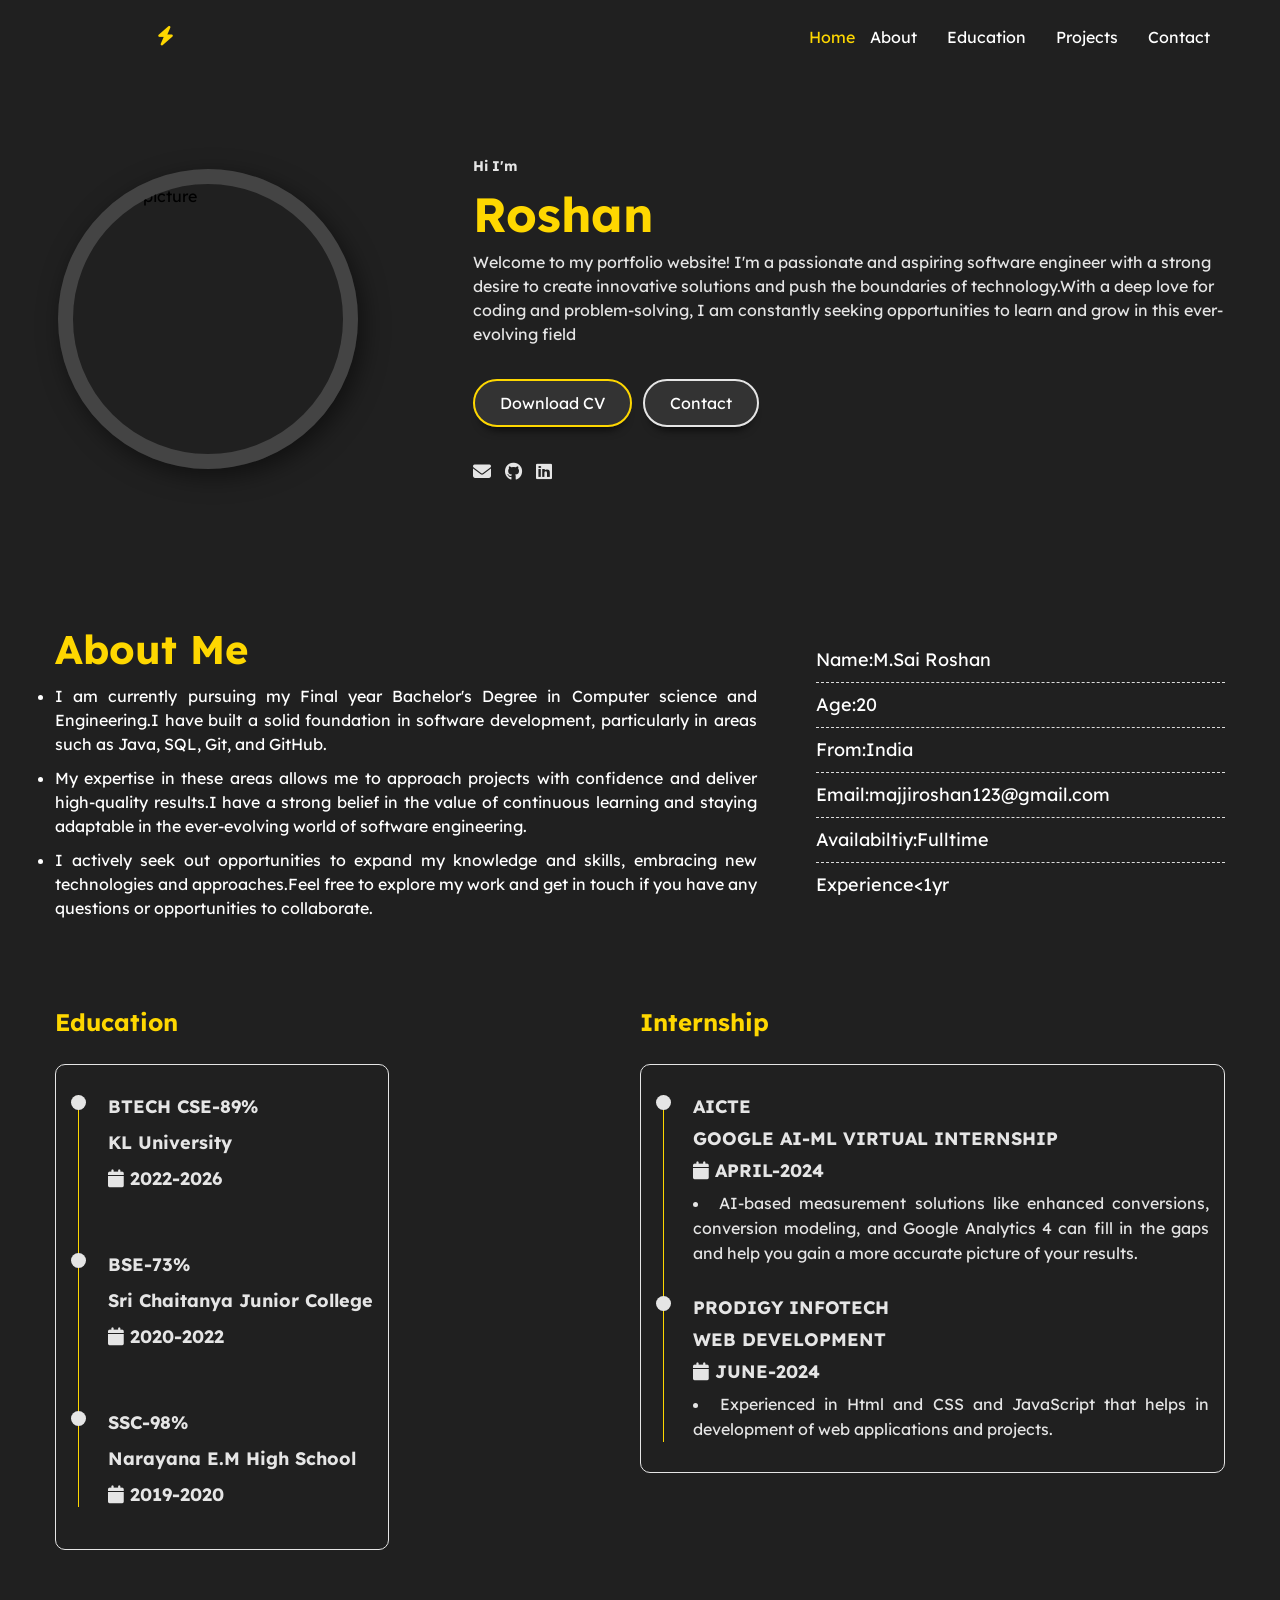
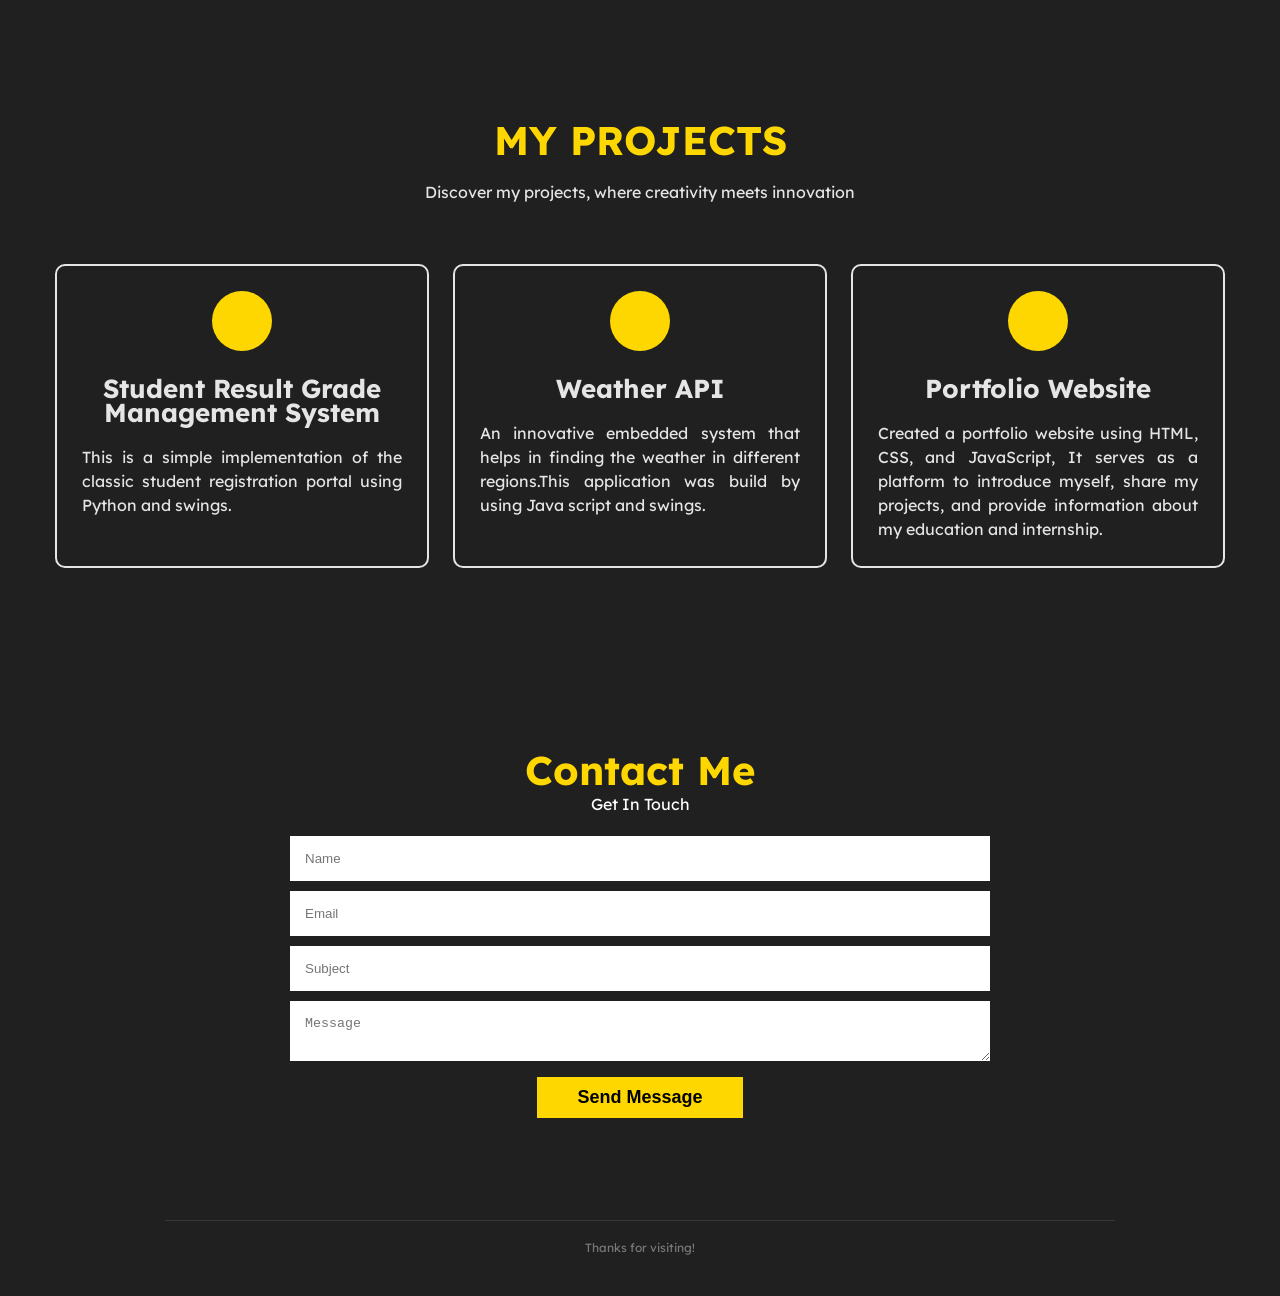
==== PRODIGY_WD_04-main/index.html @ abb342d1 "Add files via upload" ====
<!DOCTYPE html>
<html lang="en">
<head>
    <meta charset="UTF-8"> 
    <meta http-equiv="X-UA-Compatible" content="IE=edge">
    <meta name="viewport" content="width=device-width, initial-scale=1.0">
    <title>Sai Roshan</title>
    <link rel="icon" href="https://i.ibb.co/zRsTj3p/Frame-1-37.png">


    <link rel="stylesheet" href="styles.css">
    <link rel="stylesheet" href="https://cdnjs.cloudflare.com/ajax/libs/font-awesome/6.4.0/css/all.min.css" class="stylesheet">
</head> 

<body>
    <header class="header-area">
        <div class="container">
            <div class="header">
               
                <a href="" class="logo">
                    <img src="files/signaturecropped.png" alt="" class="signature">
                    <i class="fa fa-bolt"></i>
                </a>
                   
                <ul class="navbar">
                    <li><a href="#home">Home</a></li>
                    <li><a href="#about">About</a></li>
                    <li><a href="#education">Education</a></li>
                    <li><a href="#projects">Projects</a></li>
                    <li><a href="#contact">Contact</a></li>
                </ul>
                
                <div class="menu_icon">
                    <i class="fa fa-bars"></i>
                </div>

            </div>
        </div> 
    </header>
    <div class="FirstElement" id="home">
        <div class="profile-photo">
            <img src="files/photo!!.png" alt="profile picture">
        </div>
        <div class="profile-text">
            <h5>Hi I'm </h5><br>
            <h1>Roshan</h1><br>
            <p>Welcome to my portfolio website! I'm a passionate and aspiring software engineer with a strong desire to create innovative solutions and push the boundaries of technology.With a deep love for coding and problem-solving, I am constantly seeking opportunities to learn and grow in this ever-evolving field</p>
            
            <div class="btn-group">
                <a href="files/RoshanResume.pdf" class="btn   active">Download CV</a>
                <a href="mailto:majjiroshan123@gmail.com" class="btn">Contact</a>
            </div>

            <div class="social">
                <a href="mailto:majjiroshan@gmail.com"><i class="fa fa-envelope"></i></a>
                <a href="https://github.com/majjisairoshan"><i class="fa-brands fa-github"></i></a>
                
                <a href="https://www.linkedin.com/in/majji-sai-roshan-237947261/"><i class="fa-brands fa-linkedin"></i></a>
            </div>
        </div>
    </div>
    <section class="about-area" id="about">
        <div class="container">
            <div class="about">
                
                <div class="about-content">
                    <h4>About Me</h4>
                    <ul>
                      <li>I am currently pursuing my Final year Bachelor's Degree in Computer science and Engineering.I have built a solid foundation in software development, particularly in areas such as Java, SQL, Git, and GitHub.</li>
                      <li> My expertise in these areas allows me to approach projects with confidence and deliver high-quality results.I have a strong belief in the value of continuous learning and staying adaptable in the ever-evolving world of software engineering.</li>
                      <li> I actively seek out opportunities to expand my knowledge and skills, embracing new technologies and approaches.Feel free to explore my work and get in touch if you have any questions or opportunities to collaborate. </li>
                    </ul>
                </div>
                <div class="about-skills">
                    <ul>
                        <li>Name:M.Sai Roshan</li>
                        <li>Age:20</li>     
                        <li>From:India</li>
                        <li>Email:majjiroshan123@gmail.com</li>
                        <li>Availabiltiy:Fulltime</li>
                        <li>Experience&lt;1yr</li>
                    </ul>
                </div>
            </div>
        </div>
    </section>
    <section class="education-content" id="education">
        <div class="container">
            <div class="row">
                <div class="education ">
                    <h3 class="title">Education</h3>
                    <div class="row">
                        <div class="timeline-box">
                            <div class="timeline">
                                <div class="timeline-item">
                                    <div class="circle-dot"></div>
                                    <h3 class="timeline-title">
                                        BTECH CSE-89%
                                    </h3>
                                    <h4 class="timeline-title">KL University</h4>
                                    <h4 class="timeline-title">
                                        <i class="fa fa-calendar"></i> 2022-2026
                                    </h4>
                                </div> 
                                <!-- Timeline-item -->
                                <div class="timeline-item">
                                    <div class="circle-dot"></div>
                                    <h3 class="timeline-title">BSE-73%</h3>
                                    <h4 class="timeline-title">Sri Chaitanya Junior College</h4>
                                    <h4 class="timeline-title">
                                        <i class="fa fa-calendar"></i> 2020-2022
                                    </h4>
                                </div>
                                <!-- Timeline-item -->
                                <div class="timeline-item">
                                    <div class="circle-dot"></div>
                                    <h3 class="timeline-title">
                                        SSC-98%
                                    </h3>
                                    <h4 class="timeline-title">Narayana E.M High School</h4>
                                    <h4 class="timeline-title">
                                        <i class="fa fa-calendar"></i> 2019-2020
                                    </h4>
                                </div>

                            </div>
                        </div>
                    </div>
                </div>
                <div class="internship">
                    <h3 class="title">Internship</h3>
                    <div class="row">
                        <div class="timeline-box">
                            <div class="timeline">
                                
                                <!-- Timeline-item -->
                                <div class="timeline-item">
                                    <div class="circle-dot"></div>
                                    <h3 class="timeline-title">
                                        AICTE
                                    </h3>
                                    <h4 class="timeline-title">GOOGLE AI-ML VIRTUAL INTERNSHIP</h4>
                                    <h4 class="timeline-title">
                                        <i class="fa fa-calendar"></i> APRIL-2024
                                    </h4>
                                    <li class="timeline-text">AI-based measurement solutions like enhanced conversions, conversion modeling, and Google Analytics 4 can fill in the gaps and help you gain a more accurate picture of your results.
                                    </li>
                                </div> 
                                <!-- Timeline-item -->
                                <div class="timeline-item">
                                    <div class="circle-dot"></div>
                                    <h3 class="timeline-title">PRODIGY INFOTECH</h3>
                                    <h4 class="timeline-title">WEB DEVELOPMENT</h4>
                                    <h4 class="timeline-title">
                                        <i class="fa fa-calendar"></i> JUNE-2024
                                    </h4>
                                    <li class="timeline-text">Experienced in Html and CSS and JavaScript that helps in development of web applications and projects.</li>
                                </div>
                                
                            </div>
                        </div>
                    </div>
                </div>
            </div>
        </div>
    </section>


        <!-------------------------- Projects -------------------------->
    <section class="project-content" id="projects">
        <div class="container">
            <div class="project-title">
                <h4>My Projects</h4>
                <p>Discover my projects, where creativity meets innovation</p>
            </div>
            <div class="projects">
                <!-- 1st Project -->
                <div class="project">
                    <i class="fa fa-cofee"></i>
                    <h4>Student result grade management system</h4>
                    <p>This is a simple implementation of the classic student registration portal using Python and swings.</p>
                </div>
                 <!-- 2nd Project -->
                 <div class="project">
                    <i class="fa fa-bike"></i>
                    <h4>Weather API</h4>
                    <p>An innovative embedded system that helps in finding the weather in different regions.This application was build by using Java script and swings.</p>
                </div>
                <!-- 3rd Project -->
                <div class="project">
                    <i class="fa fa-deskop"></i>
                    <h4>Portfolio Website</h4>
                    <p>Created a portfolio website using HTML, CSS, and JavaScript, It serves as a platform to introduce myself, share my projects, and provide information about my  education and internship.</p>
                </div>
                
            </div>
        </div>
    </section>

        <!-------------------------- Contact Me -------------------------->

    <section class="contact-content" id="contact">
        <div class="container">
            <div class="contact-title">
                <h4>Contact Me</h4>
                <p>Get In Touch</p>
            </div>
            <div class="contact">
                <form name="submitToGoogleSheet">
                    <input type="text" name="NAME" placeholder="Name" required>
                    <input type="email" name="EMAIL" placeholder="Email" required>
                    <input type="text" name="SUBJECT" placeholder="Subject">
                    <textarea name="MESSAGE" placeholder="Message"></textarea>
                    <input type="submit" value="Send Message" class="submit">
                </form>
                <span id="msg"></span>
            </div>
        </div>
    </section>
        
    <!-------------------------- JS -------------------------->
    <script src="https://code.jquery.com/jquery-3.7.0.min.js" integrity="sha256-2Pmvv0kuTBOenSvLm6bvfBSSHrUJ+3A7x6P5Ebd07/g=" crossorigin="anonymous"></script>
    <script src="https://cdn.jsdelivr.net/npm/typed.js@2.0.12"></script>
    <script src="https://unpkg.com/scrollreveal"></script>
    <script src="script.js"></script>
    
    <!-------------------------- Footer section -------------------------->
   <footer class="footer">
    <small class="message">Thanks for visiting!</small>
    
   </footer>

</body>
</html>
---- PRODIGY_WD_04-main/styles.css ----
@import url('https://fonts.googleapis.com/css2?family=Lexend:wght@400;500;600;700&display=swap');

*{
  margin:0;
  padding:0;
  box-sizing:border-box;
  scroll-behavior:smooth;
}
a{
  text-decoration: none ;
  color:#fff;
  transition:0.3s; 
}
ul{
  list-style:none;
}
img{
  max-width: 100%;
}
body{
  font-family: 'Lexend', sans-serif;
  font-size:16px;
  line-height:24px; 
  background-color:#202020;
}
.container{
  width: 1170px;
  margin:auto;
}




      /*---------------------------Header---------------------------*/

.header-area{
  padding:25px 0;
  transition: padding .3s;
}

.header-area.sticky {
  position: fixed;
  top: 0;
  left: 0;
  width: 100%;
  z-index: 99;
  background-color: #202020;
  padding: 5px;
}

.header{
  display:flex;
  justify-content: space-between;
  align-items: center;
  /* padding-bottom: 2rem; */
} 
.logo {
  display: flex;
  align-items: center;
  position: relative; 
  text-transform: uppercase;
  font-size: 26px;
  font-weight: 700;
}

.logo .fa-bolt {
  color: #fed700;
  font-size: 19.5px;
  position: absolute; 
  top: 60%;
  left: 100%; 
  transform: translate(-50%, -50%); 
  z-index: 1; 
}

.signature {
  width: 100px; 
  height:auto; 
  margin-right: 10px; 
}

.header ul li:first-child {
  margin-right: auto; 
}  

.header ul{
  display: flex;
  align-items: center; 
}
.header ul li{
  margin: 0 15px;
}
.header ul li a{
  text-transform: capitalize;
  display: block;
}
.header ul li a.active{
  color: #fed700;
} 
.header ul li a:hover{
  color:#fed700;
}
.header .menu_icon{
  color:#fff;
  font-size: 18px;
  cursor: pointer;
  display: none;
}


/*---------------------------HomePage--------------------------*/

.FirstElement{
   display:flex;
   justify-content: space-around;
   align-items: center;
   padding-top: 5rem; 
} 

.FirstElement.adjusted-padding {
  padding-top: 40px; 
}

.FirstElement .profile-photo{
  width: 300px;
  height:  300px;
  border-radius: 50%;
  overflow: hidden;
  border: 15px solid #444444;
  box-shadow: 5px 7px 25px rgba(0, 0, 0, 0.5)
}
profile-photo .img{
  height: 100%;
  width: 100%;
  transition: 0.5s;
}
.FirstElement .profile-photo img:hover{
  transform: scale(1.2);
}
.profile-text{
  max-width: 750px;
  display: flex;
  flex-direction: column;
}
.profile-text h5{
  color: #e5e5e5;
  font-size: 14px;
}
.profile-text h1{
  color: #fed700;
  font-size: 3rem; 
}
.profile-text p{
  color:#e5e5e5;
}
.profile-text .social i{
  color : #e5e5e5;
  font-size: 18px;
  margin-right: 10px;
  transition: 0.5s;
}
.profile-text .social i:hover{
  color:#fed700;
  transform: rotate(360deg);
}



 /*---------------------------About---------------------------*/

.about-area{
  padding-top: 130px;
  background-color: #202020;
}
.about{
  display: flex;
  justify-content: space-between;
  align-items: center;
  margin-bottom:50px;
}
.about-content{
  flex-basis: 60%;
}
.about-content h4{
  color: #fed700;
  font-size: 40px;
  line-height: 70px;
  text-transform: capitalize;
}
.about-content ul {
  color:#fff;
  text-align: justify;
}

.about-content ul li {
  list-style-type: disc;
  margin-bottom: 10px;
}

.about-skills{
  flex-basis: 35%;
}
.about-skills ul li{
  border-bottom: 1px dashed #ddd;
  padding-bottom: 10px;
  margin-bottom: 10px;
  color: #fff;
  font-size: 18px;
}
.about-skills ul li:last-child{
  border-bottom: 0;
  padding-bottom: 0;
  margin-bottom: 0;
}


/*---------------------------Button---------------------------*/

.btn-group{
  margin: 45px 0;
}
.btn-group .btn{
  border-color: #d5d5d5;
  color: #fff;
  background-color: #333;
  padding:12px 25px;
  margin: 5px 0;
  margin-right: 7px;
  border-radius: 30px;
  border: 2px solid #e5e5e5;
  box-shadow: 0 10px 10px -8px rgb(0 0 0 / 78%);
}
.btn.active{
  border-color: #fed700;
}


/*---------------------------Education & Internship---------------------------*/

.education-content .row{
  display: flex;
  border-radius: 5px;
  height: 400px;
  margin-bottom: 250px;
}

.education-content .title{
  color: #fed700;
}
.education-content .row .education,
.education-content .row .internship
{
  color: #e5e5e5;
  flex:0 0 50%;
  max-width: 50%;
  margin-top: 30px;
} 
.education-content  h3.title{
  font-size:24px;
  margin-bottom: 30px;
  font-weight: 700;
}
.education-content .row.timeline-box{
  flex:0 0 100%;
  max-width: 100%;  
}
.education-content .row .timeline{
  /* background-color:#e5e5e5; */
  padding: 30px 15px;
  border: 1px solid #e5e5e5;
  border-radius: 10px;
  width: 100%;
  position: relative;
}
.education-content .row .timeline-item{
  position:relative;
  padding-left: 37px;
  padding-bottom: 50px; 
}
.education-content .row  .internship .timeline-item{
  position:relative;
  padding-left: 37px;
  padding-bottom: 30px; 
}
.education-content .row .timeline-item:last-child{
  padding-bottom: 0;
}
.education-content .row .timeline-item::before{
  content: "";
  width: 1px;
  position: absolute;
  height: 100%;
  left: 7px;
  top: 0;
  background-color: #fed700;  
}
.education-content .row .circle-dot{
  position: absolute;
  left: 0;
  top: 0;
  height: 15px;
  width: 15px;
  border-radius: 50%;
  background-color: #e5e5e5;
}
.education-content .row .timeline-title  {
  font-weight: 700;
  font-size: 18px;
  margin-bottom: 12px;
}
.education-content .row .internship .timeline-title  {
  font-weight: 700;
  font-size: 18px;
  margin-bottom: 8px;
}
.education-content .row .timeline-text{
  line-height: 25px;
  font-size: 16px;
  text-align: justify;
}



/*---------------------------Projects---------------------------*/
.project-content{
  padding: 90px 0;
  /* color:#fff;  */
}
.project-title{
  margin-bottom: 60px;
  text-align: center;
}
.project-title h4{
  text-transform: uppercase;
  font-size: 40px;
  line-height: 40px;
  color: #fed700;
  margin-bottom: 20px;
}
.project-title p{
  color: #e5e5e5;
}
.projects{
  display: flex;
  justify-content:space-between;
  flex-wrap: wrap;
}
.project{
    /* padding: 30px 15px; */
    color: #e5e5e5;
    border: 2px solid #e5e5e5;
    border-radius: 10px;
    width: 100%;
    position: relative;
    padding: 25px;
    text-align: center;
    flex-basis: 32%;
    transition: .3s;
}
.project i{
  background-color: #fed700;
  width: 60px;
  height: 60px;
  color: #333;
  font-size: 26px;
  line-height: 60px;
  border-radius: 50%;
}
.project h4{
  font-size: 26px;
  text-transform: capitalize;
  margin: 20px 0;
}
.project p{
  text-align: justify;
}
.project:hover{
  border-color: #fed700;
}



/*---------------------------Contact Me---------------------------*/
.contact-content{
  padding: 100px 0;
  color: #fff;
  text-align: center;
}
.contact-content .contact-title h4{
  font-size: 40px;
  text-transform: capitalize;
  color: #fed700;
  padding-bottom: 10px;
}
.contact-content .contact-title p{
  padding-bottom: 20px;
}
.contact{
  max-width: 700px;
  margin: auto;
}
.contact input,.contact textarea{
  width: 100%;
  padding: 15px;
  border: 0;
  margin-bottom: 10px;
}

.contact .submit{
  width: auto;
  background-color: #fed700;
  padding: 10px 40px;
  font-weight:bold ;
  font-size: 18px;
}
.contact .submit:hover{
  transform: scale(1.1);
  cursor: pointer;
}
#msg{
  color: #fff;
  font-size: 20px;
  margin-top: -8px;
  display: block;
}






/*---------------------------Footer---------------------------*/
.footer {
    max-width: 950px;
    margin: 0 auto;
    padding: 15px 0 26px;
    border-top: 1px solid rgba(255, 255, 255, 0.1); 
    color: rgba(255, 255, 255, 0.4);
    display: flex;
    flex-direction: column;
    align-items: center;
    text-align: center;
  }
  .footer .message {
    font-size: 12px;
    color: rgba(255, 255, 255, 0.4);
    margin-bottom: 10px;
  }
  
  .copyright {
    font-size: 12px;
  }




 /*------------------- Responsive Design on small screen -------------------*/

/* Medium layout */
@media only screen and (min-width:1000px) and (max-width:1200px){
  .container{
    width: 970px;
  }
}

@media(max-width:1050px){
  .FirstElement{ 
    flex-direction: column;
    padding-top: 2rem;
  }
  .profile-text{
    padding: 40px 0px;
  }
}



/* tablet layout */
@media only screen and (min-width:768px) and (max-width:999px){
  .container{
    width: 750px;
  } 
}  


/* Mobile Layout */
@media only screen and (max-width:767px){
  .container{
    width: 350px;
  }

  .header .menu_icon {
    display: block;
  }
  .header ul{
    display: none;
  }
  .header i{
    color: #e5e5e5;
  }

  .profile-text{
    width: 350px;
  }
  .FirstElement .profile-text p{
    text-align: justify;
  }
  .about{
    flex-direction: column;
    flex-basis: 100%;
    margin-bottom: 30px;
  }
  .about-skills{
    width: 100%;
    margin-top: 30px;
  }
  .education-content .row {
    flex-direction: column;
    height: auto;
    margin-bottom: 50px;
  }

  .education-content .row .education,
  .education-content .row .internship {
    flex-basis: 100%;
    max-width: 100%;
    margin-top: 30px;
  }
  .project{
    flex-basis: 100%;
    margin-bottom: 30px;
  }

}
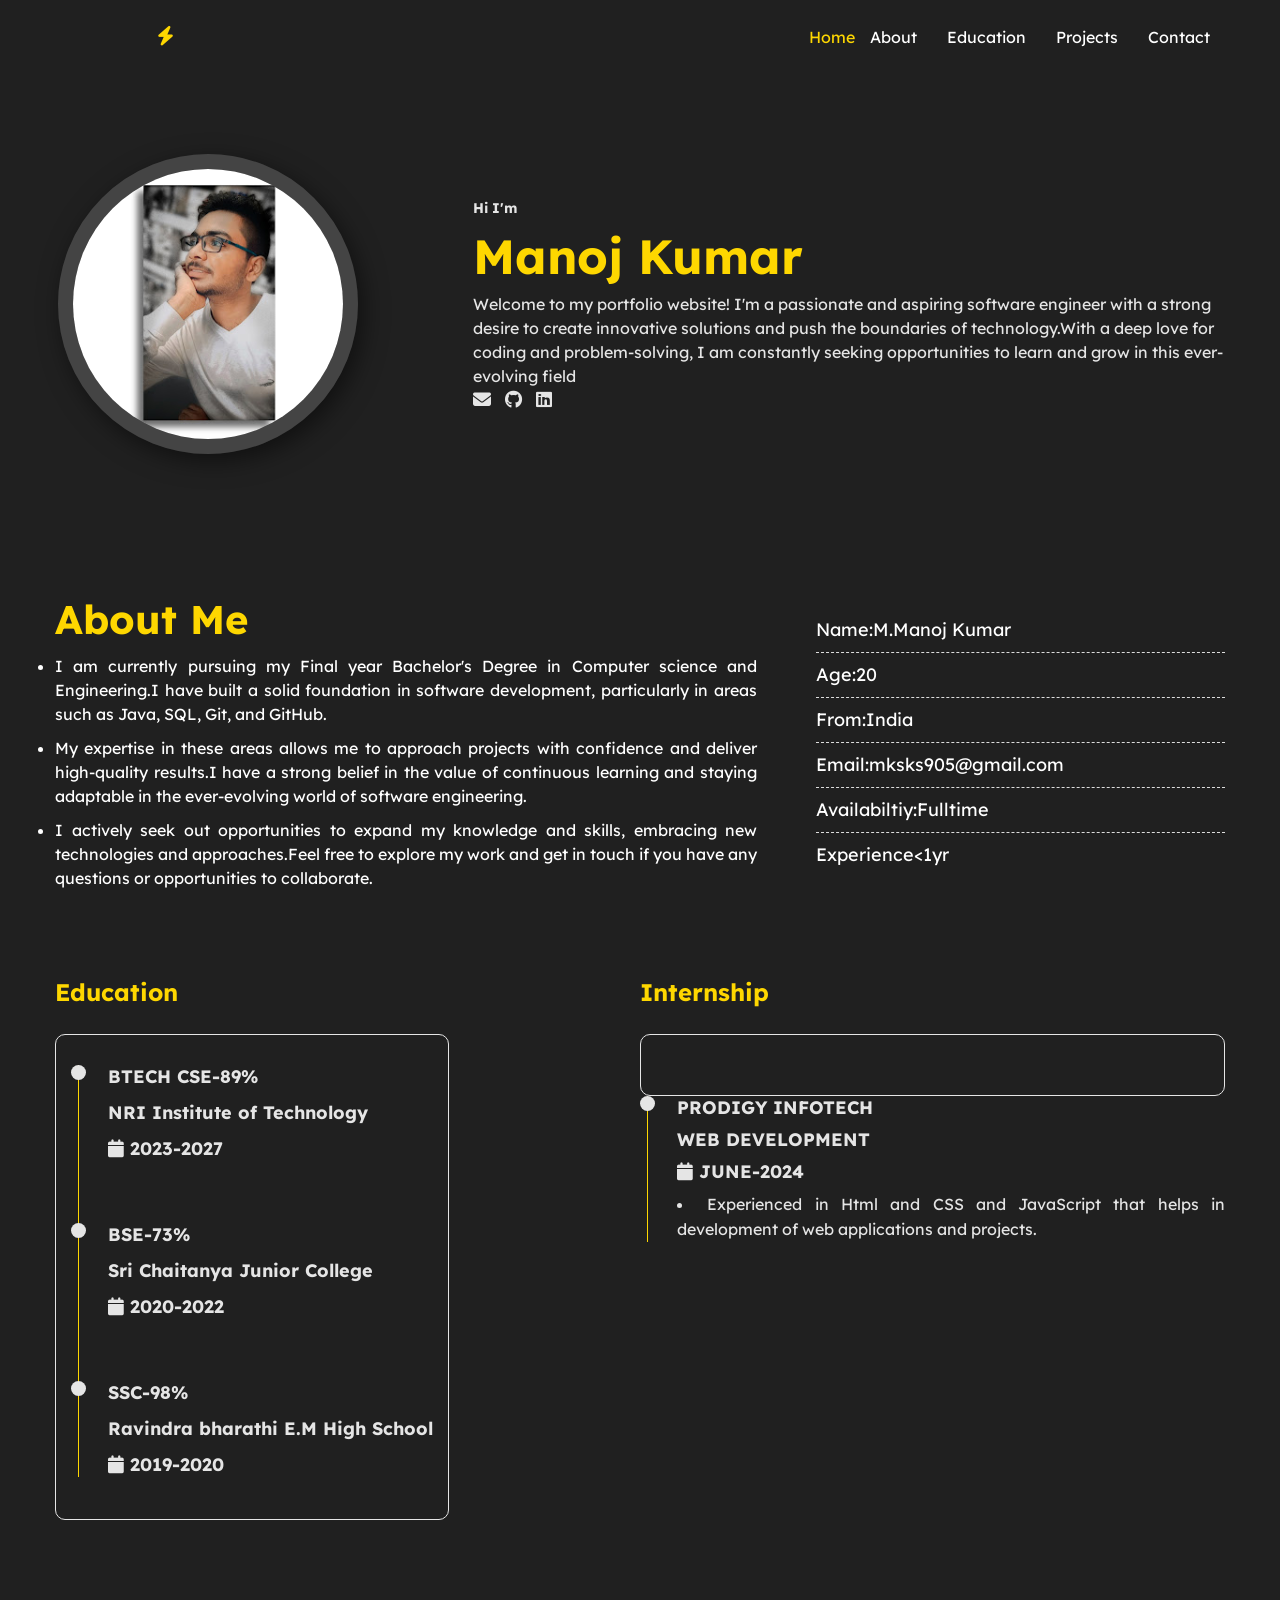
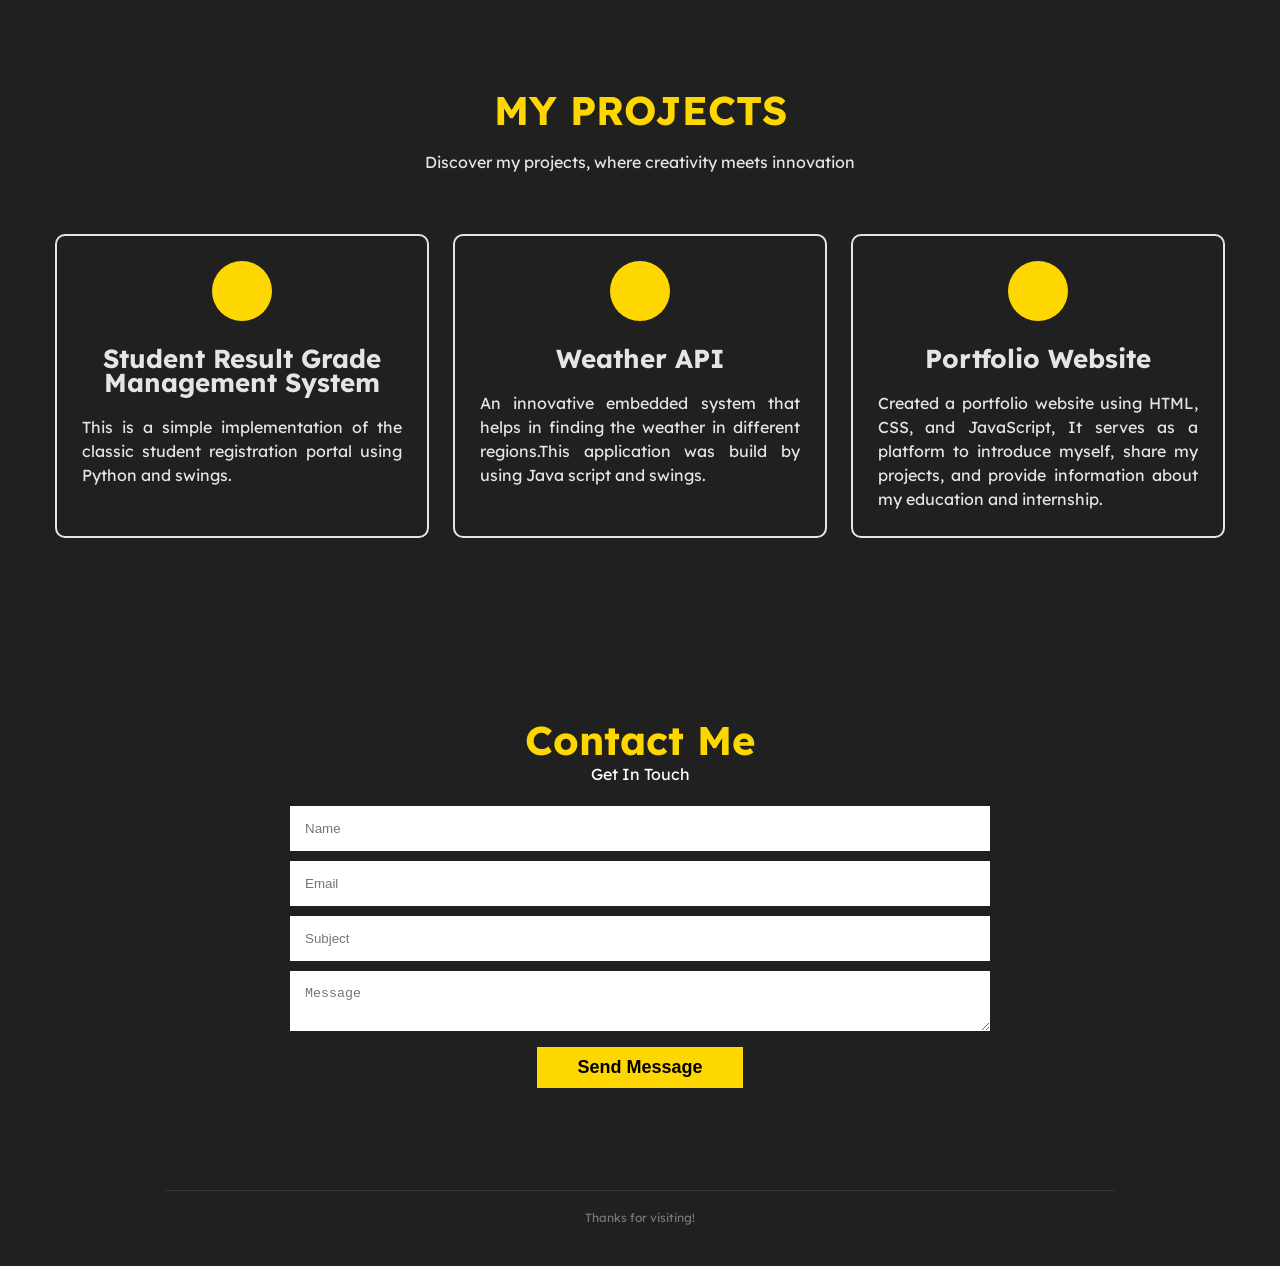
==== commit f28e2206: "Add files via upload" ====
--- a/PRODIGY_WD_04-main/index.html
+++ b/PRODIGY_WD_04-main/index.html
@@ -39,23 +39,20 @@
     </header>
     <div class="FirstElement" id="home">
         <div class="profile-photo">
-            <img src="files/photo!!.png" alt="profile picture">
+            <img src="unnamed.jpg" alt="profile picture">
         </div>
         <div class="profile-text">
             <h5>Hi I'm </h5><br>
-            <h1>Roshan</h1><br>
+            <h1>Manoj Kumar</h1><br>
             <p>Welcome to my portfolio website! I'm a passionate and aspiring software engineer with a strong desire to create innovative solutions and push the boundaries of technology.With a deep love for coding and problem-solving, I am constantly seeking opportunities to learn and grow in this ever-evolving field</p>
             
-            <div class="btn-group">
-                <a href="files/RoshanResume.pdf" class="btn   active">Download CV</a>
-                <a href="mailto:majjiroshan123@gmail.com" class="btn">Contact</a>
-            </div>
+           
 
             <div class="social">
-                <a href="mailto:majjiroshan@gmail.com"><i class="fa fa-envelope"></i></a>
-                <a href="https://github.com/majjisairoshan"><i class="fa-brands fa-github"></i></a>
-                
-                <a href="https://www.linkedin.com/in/majji-sai-roshan-237947261/"><i class="fa-brands fa-linkedin"></i></a>
+                <a href="mailto:mksks@gmail.com"><i class="fa fa-envelope"></i></a>
+                <a href="https://github.com/manojkumar118"><i class="fa-brands fa-github"></i></a>
+                
+                <a href="https://www.linkedin.com/in/manoj-kumar-26bba8314/"><i class="fa-brands fa-linkedin"></i></a>
             </div>
         </div>
     </div>
@@ -73,10 +70,10 @@
                 </div>
                 <div class="about-skills">
                     <ul>
-                        <li>Name:M.Sai Roshan</li>
+                        <li>Name:M.Manoj Kumar</li>
                         <li>Age:20</li>     
                         <li>From:India</li>
-                        <li>Email:majjiroshan123@gmail.com</li>
+                        <li>Email:mksks905@gmail.com</li>
                         <li>Availabiltiy:Fulltime</li>
                         <li>Experience&lt;1yr</li>
                     </ul>
@@ -97,9 +94,9 @@
                                     <h3 class="timeline-title">
                                         BTECH CSE-89%
                                     </h3>
-                                    <h4 class="timeline-title">KL University</h4>
-                                    <h4 class="timeline-title">
-                                        <i class="fa fa-calendar"></i> 2022-2026
+                                    <h4 class="timeline-title">NRI Institute of Technology</h4>
+                                    <h4 class="timeline-title">
+                                        <i class="fa fa-calendar"></i> 2023-2027
                                     </h4>
                                 </div> 
                                 <!-- Timeline-item -->
@@ -117,7 +114,7 @@
                                     <h3 class="timeline-title">
                                         SSC-98%
                                     </h3>
-                                    <h4 class="timeline-title">Narayana E.M High School</h4>
+                                    <h4 class="timeline-title">Ravindra bharathi E.M High School</h4>
                                     <h4 class="timeline-title">
                                         <i class="fa fa-calendar"></i> 2019-2020
                                     </h4>
@@ -134,17 +131,7 @@
                             <div class="timeline">
                                 
                                 <!-- Timeline-item -->
-                                <div class="timeline-item">
-                                    <div class="circle-dot"></div>
-                                    <h3 class="timeline-title">
-                                        AICTE
-                                    </h3>
-                                    <h4 class="timeline-title">GOOGLE AI-ML VIRTUAL INTERNSHIP</h4>
-                                    <h4 class="timeline-title">
-                                        <i class="fa fa-calendar"></i> APRIL-2024
-                                    </h4>
-                                    <li class="timeline-text">AI-based measurement solutions like enhanced conversions, conversion modeling, and Google Analytics 4 can fill in the gaps and help you gain a more accurate picture of your results.
-                                    </li>
+                                
                                 </div> 
                                 <!-- Timeline-item -->
                                 <div class="timeline-item">
